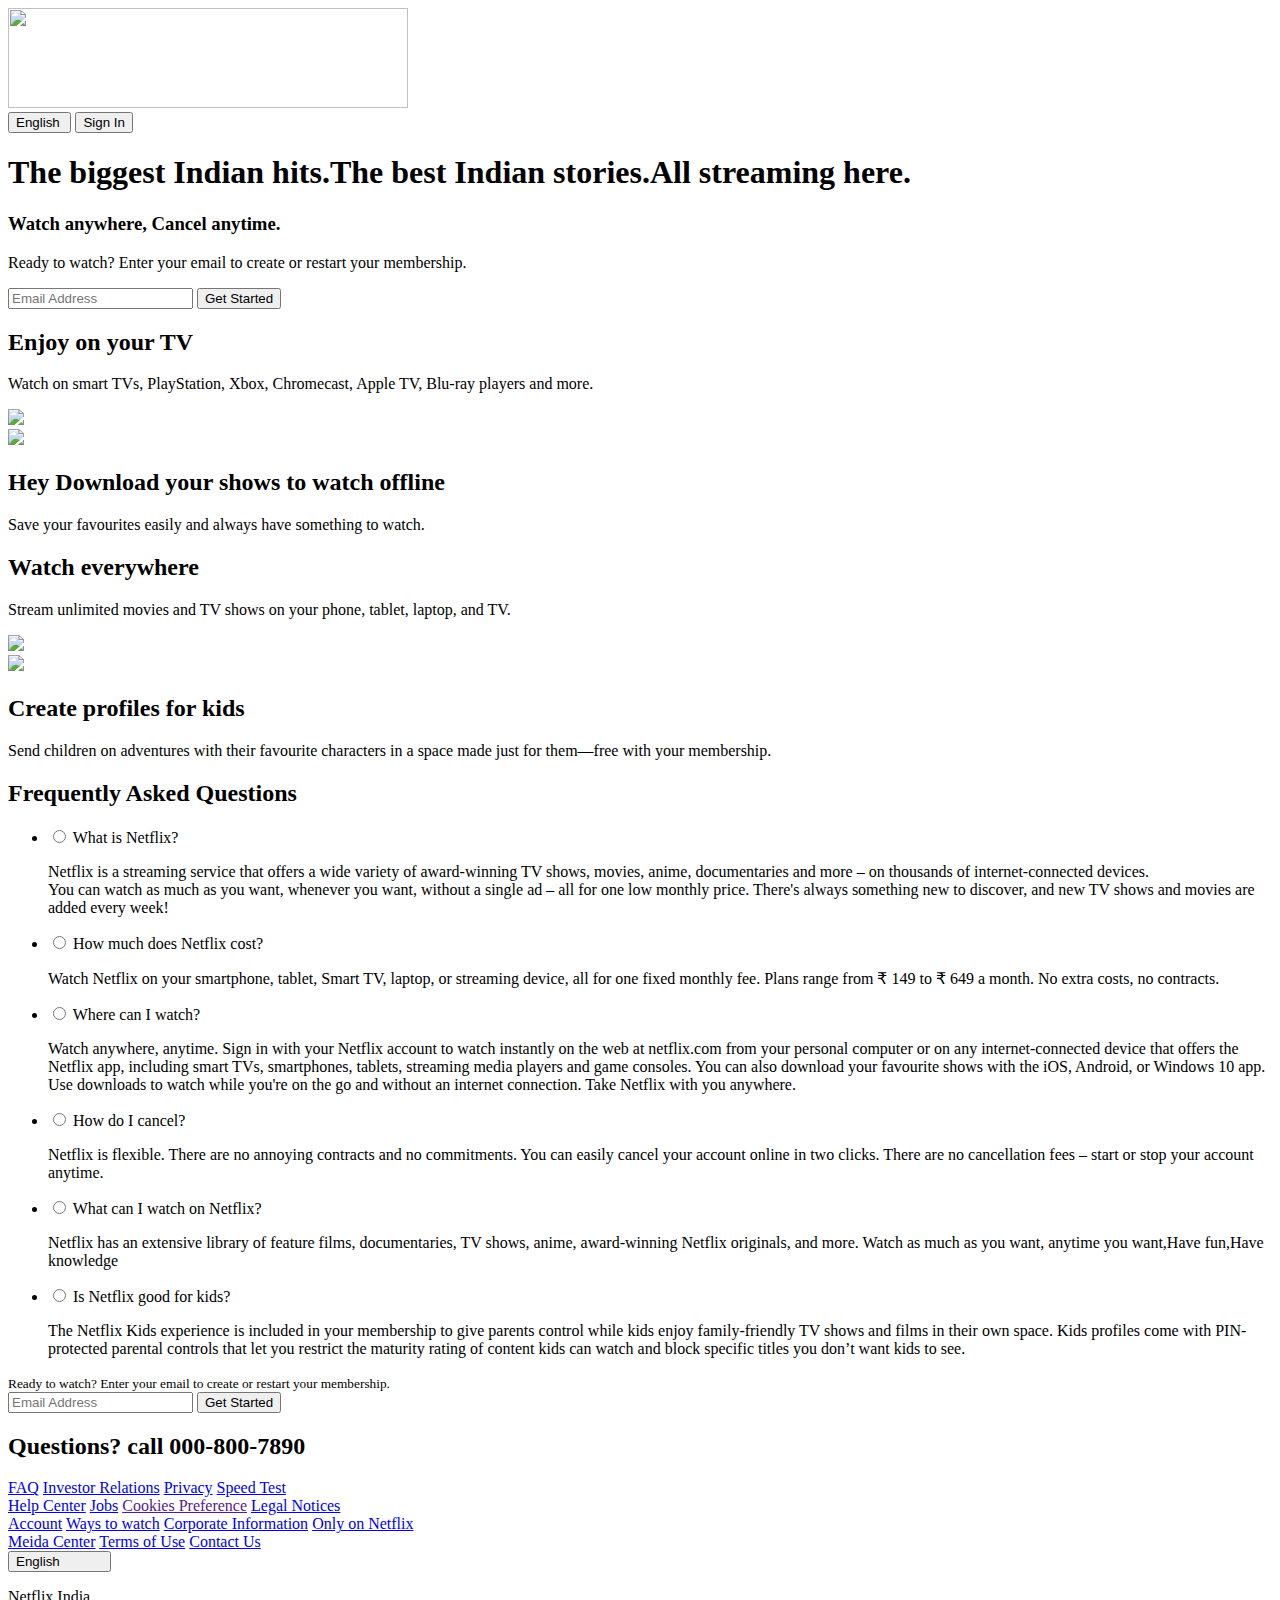
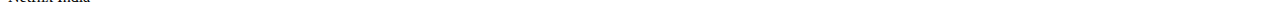
==== Netflix Clone/index.html @ 674dc1b8 "Add files via upload" ====
<!DOCTYPE html>
<html lang="en">

<head>
    <meta charset="UTF-8">
    <meta name="viewport" content="width=device-width, initial-scale=1.0">
    <title>Netflix-Clone</title>
    <link rel="stylesheet" href="Netflix.css">
</head>




<body>
    <div class="header">
        <nav>
            <img src="https://variety.com/wp-content/uploads/2020/05/netflix-logo.png" width="400" height="100" class="logo">
            <div>
                <button class="language-btn">English <img src="images/down-icon.png" alt=""></button>
                <button>Sign In</button>
            </div>
        </nav>
        <div class="header-content"><h></h>
            <h1>The biggest Indian hits.The best Indian stories.All streaming here.</h1>
            <h3>Watch anywhere, Cancel anytime.</h3>
            <p>Ready to watch? Enter your email to create or restart your membership.</p>
            <form class="email-signup">
                <input type="email" placeholder="Email Address" required>
                <button type="submit">Get Started</button>
            </form>
        </div>
    </div>





    <div class="features">
        <div class="row">
            <div class="text-col">
                <h2>Enjoy on your TV</h2>
                <p>Watch on smart TVs, PlayStation, Xbox, Chromecast, Apple TV, Blu-ray players and more.</p>
            </div>
            <div class="img-col">
                <img src="https://assets.nflxext.com/ffe/siteui/acquisition/ourStory/fuji/desktop/device-pile.png">
            </div>
        </div>
        <div class="row">
            <div class="img-col">
                <img src="https://assets.nflxext.com/ffe/siteui/acquisition/ourStory/fuji/desktop/mobile-0819.jpg">
            </div>
            <div class="text-col">
                <h2>Hey Download your shows to watch offline</h2>
                <p>Save your favourites easily and always have something to watch.</p>
            </div>
            
        </div>
        <div class="row">
            <div class="text-col">
                <h2>Watch everywhere</h2>
                <p>Stream unlimited movies and TV shows on your phone, tablet, laptop, and TV.</p>
            </div>
            <div class="img-col">
                <img src="IN-en-20231218-popsignuptwoweeks-perspective_alpha_website_small">
            </div>
        </div>
        <div class="row">
            <div class="img-col">
                <img src="https://occ-0-4857-2186.1.nflxso.net/dnm/api/v6/19OhWN2dO19C9txTON9tvTFtefw/AAAABVr8nYuAg0xDpXDv0VI9HUoH7r2aGp4TKRCsKNQrMwxzTtr-NlwOHeS8bCI2oeZddmu3nMYr3j9MjYhHyjBASb1FaOGYZNYvPBCL.png?r=54d">
            </div>
            <div class="text-col">
                <h2>Create profiles for kids</h2>
                <p>Send children on adventures with their favourite characters in a space made just for them—free with your membership.</p>
            </div>
           
    </div>
</div>



<div class="faq">
    <h2>Frequently Asked Questions</h2>
    <ul class="accordion">
        <li>
            <input type="radio" name="accordion" id="first">
            <label for="first">What is Netflix?</label>
            <div class="content">
                <p>Netflix is a streaming service that offers a wide variety of award-winning TV shows, movies, anime, documentaries and more – on thousands of internet-connected devices.<br>
                You can watch as much as you want, whenever you want, without a single ad – all for one low monthly price. There's always something new to discover, and new TV shows and movies are added every week!</p>
            </div>
        </li>
        <li>
            <input type="radio" name="accordion" id="second">
            <label for="second">How much does Netflix cost?</label>
            <div class="content">
                <p>Watch Netflix on your smartphone, tablet, Smart TV, laptop, or streaming device, all for one fixed monthly fee. Plans range from ₹ 149 to ₹ 649 a month. No extra costs, no contracts.</p>
            </div>
        </li>
        <li>
            <input type="radio" name="accordion" id="third">
            <label for="third">Where can I watch?</label>
            <div class="content">
                <p>Watch anywhere, anytime. Sign in with your Netflix account to watch instantly on the web at netflix.com from your personal computer or on any internet-connected device that offers the Netflix app, including smart TVs, smartphones, tablets, streaming media players and game consoles.
                You can also download your favourite shows with the iOS, Android, or Windows 10 app. Use downloads to watch while you're on the go and without an internet connection. Take Netflix with you anywhere.</p>
            </div>
        </li>
        <li>
            <input type="radio" name="accordion" id="forth">
            <label for="forth">How do I cancel?</label>
            <div class="content">
                <p>Netflix is flexible. There are no annoying contracts and no commitments. You can easily cancel your account online in two clicks. There are no cancellation fees – start or stop your account anytime.</p>
            </div>
        </li>
        <li>
            <input type="radio" name="accordion" id="fifth">
            <label for="fifth">What can I watch on Netflix?</label>
            <div class="content">
                <p>Netflix has an extensive library of feature films, documentaries, TV shows, anime, award-winning Netflix originals, and more. Watch as much as you want, anytime you want,Have fun,Have knowledge</p>
            </div>
        </li>
        <li>
            <input type="radio" name="accordion" id="sixth">
            <label for="sixth">Is Netflix good for kids?</label>
            <div class="content">
                <p>The Netflix Kids experience is included in your membership to give parents control while kids enjoy family-friendly TV shows and films in their own space.
                Kids profiles come with PIN-protected parental controls that let you restrict the maturity rating of content kids can watch and block specific titles you don’t want kids to see.</p>
            </div>
        </li>
    </ul>




    <small>Ready to watch? Enter your email to create or restart your membership.</small>
    <form class="email-signup">
        <input type="email" placeholder="Email Address" required>
        <button type="submit">Get Started</button>
    </form>
</div>

<div class="footer">
    <h2>Questions? call 000-800-7890</h2>
    <div class="row">
        <div class="col">
            <a href="https://help.netflix.com/en/node/412">FAQ</a>
            <a href="https://ir.netflix.net/ir-overview/profile/default.aspx">Investor Relations</a>
            <a href="https://help.netflix.com/legal/privacy">Privacy</a>
            <a href="https://fast.com/">Speed Test</a>
        </div>
        <div class="col">
            <a href="https://help.netflix.com/en/">Help Center</a>
            <a href="https://jobs.netflix.com/">Jobs</a>
            <a href="">Cookies Preference</a>
            <a href="https://help.netflix.com/legal/notices">Legal Notices</a>
        </div>
        <div class="col">
            <a href="https://www.netflix.com/in/login?nextpage=https%3A%2F%2Fwww.netflix.com%2Fyouraccount">Account</a>
            <a href="https://devices.netflix.com/en/">Ways to watch</a>
            <a href="https://help.netflix.com/legal/corpinfo">Corporate Information</a>
            <a href="https://www.netflix.com/in/browse/genre/839338">Only on Netflix</a>
        </div>
        <div class="col">
            <a href="https://media.netflix.com/en/">Meida Center</a>
            <a href="https://help.netflix.com/legal/termsofuse">Terms of Use</a>
            <a href="https://help.netflix.com/en/contactus">Contact Us</a>
        </div>
    </div>
    <button class="language-btn">English <img src="https://th.bing.com/th/id/OIP.25qyP6enYm2x1oQUKvcwhwHaHa?w=176&h=180&c=7&r=0&o=5&dpr=1.3&pid=1.7" width="40" height="10"></button>
    <p class="Copyright-txt">Netflix India</p>
</div>

<script src="Netflix.js"></script>
</body>
</html>
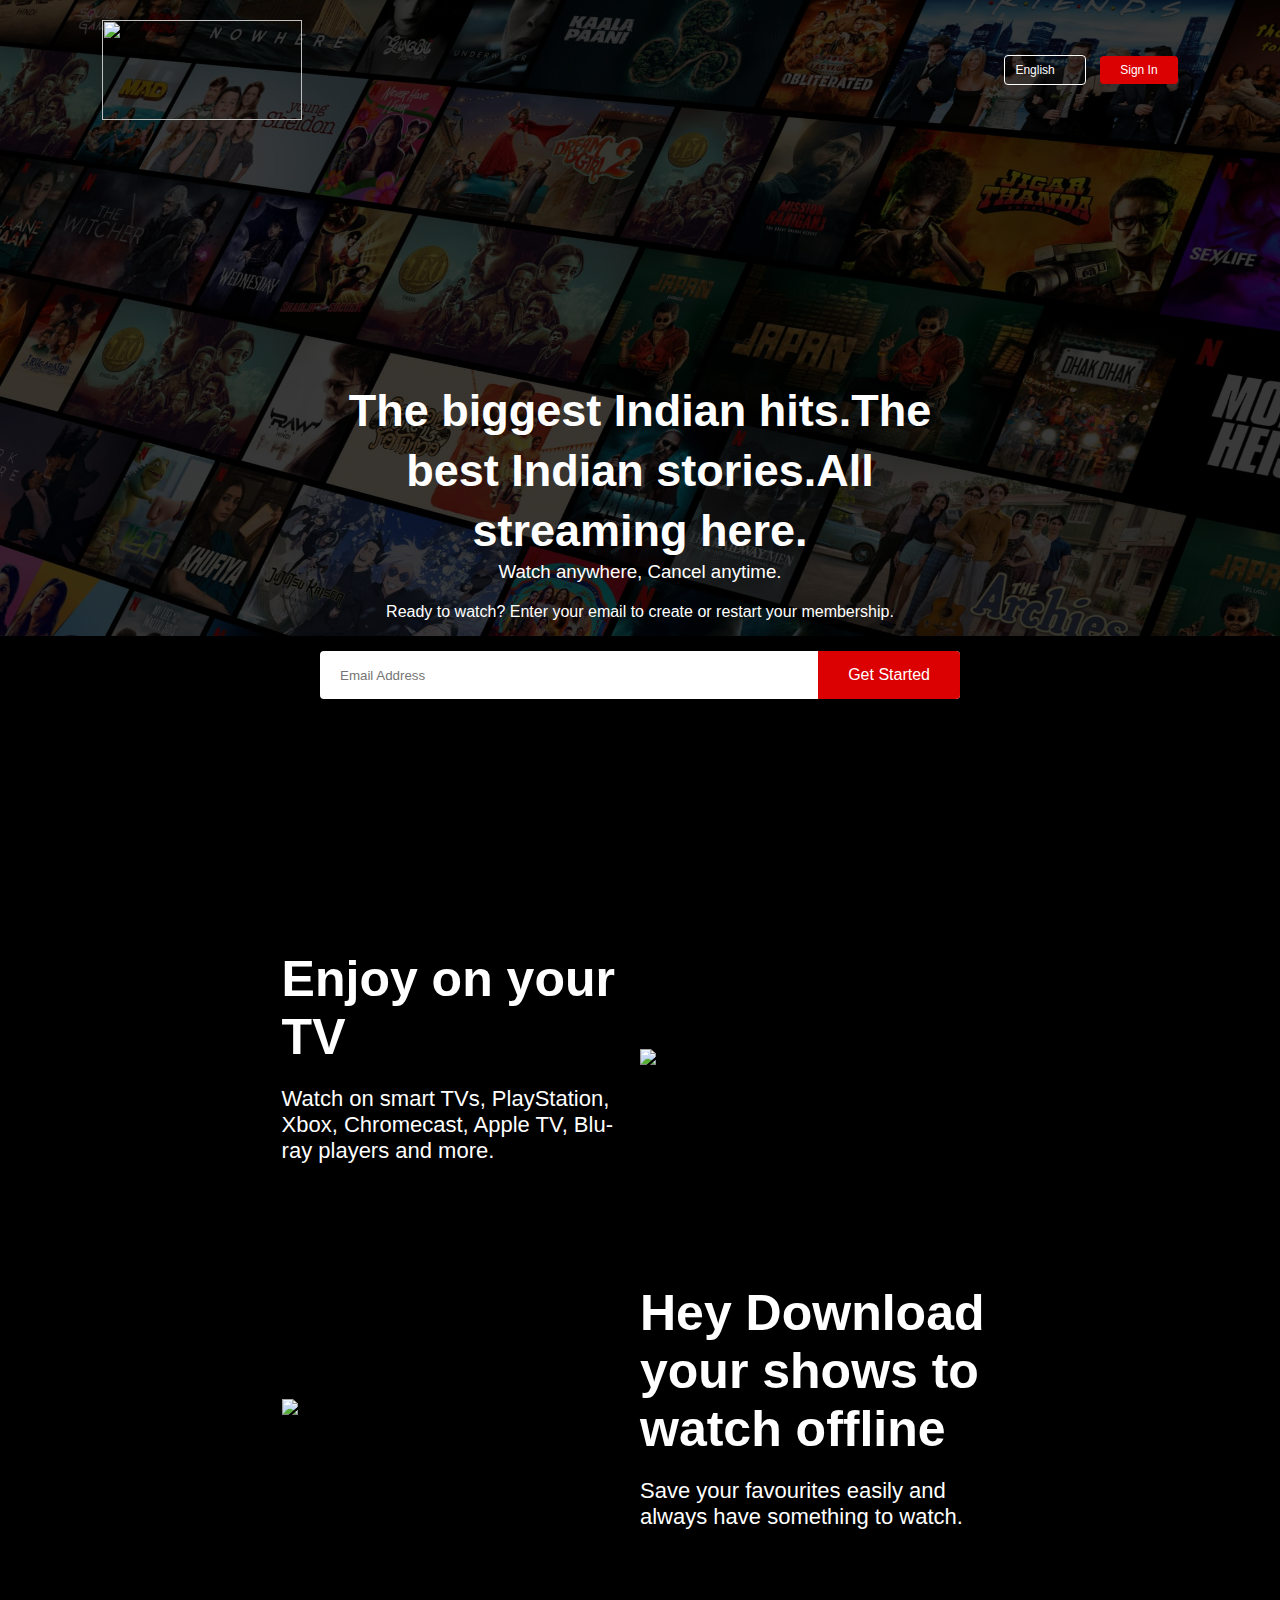
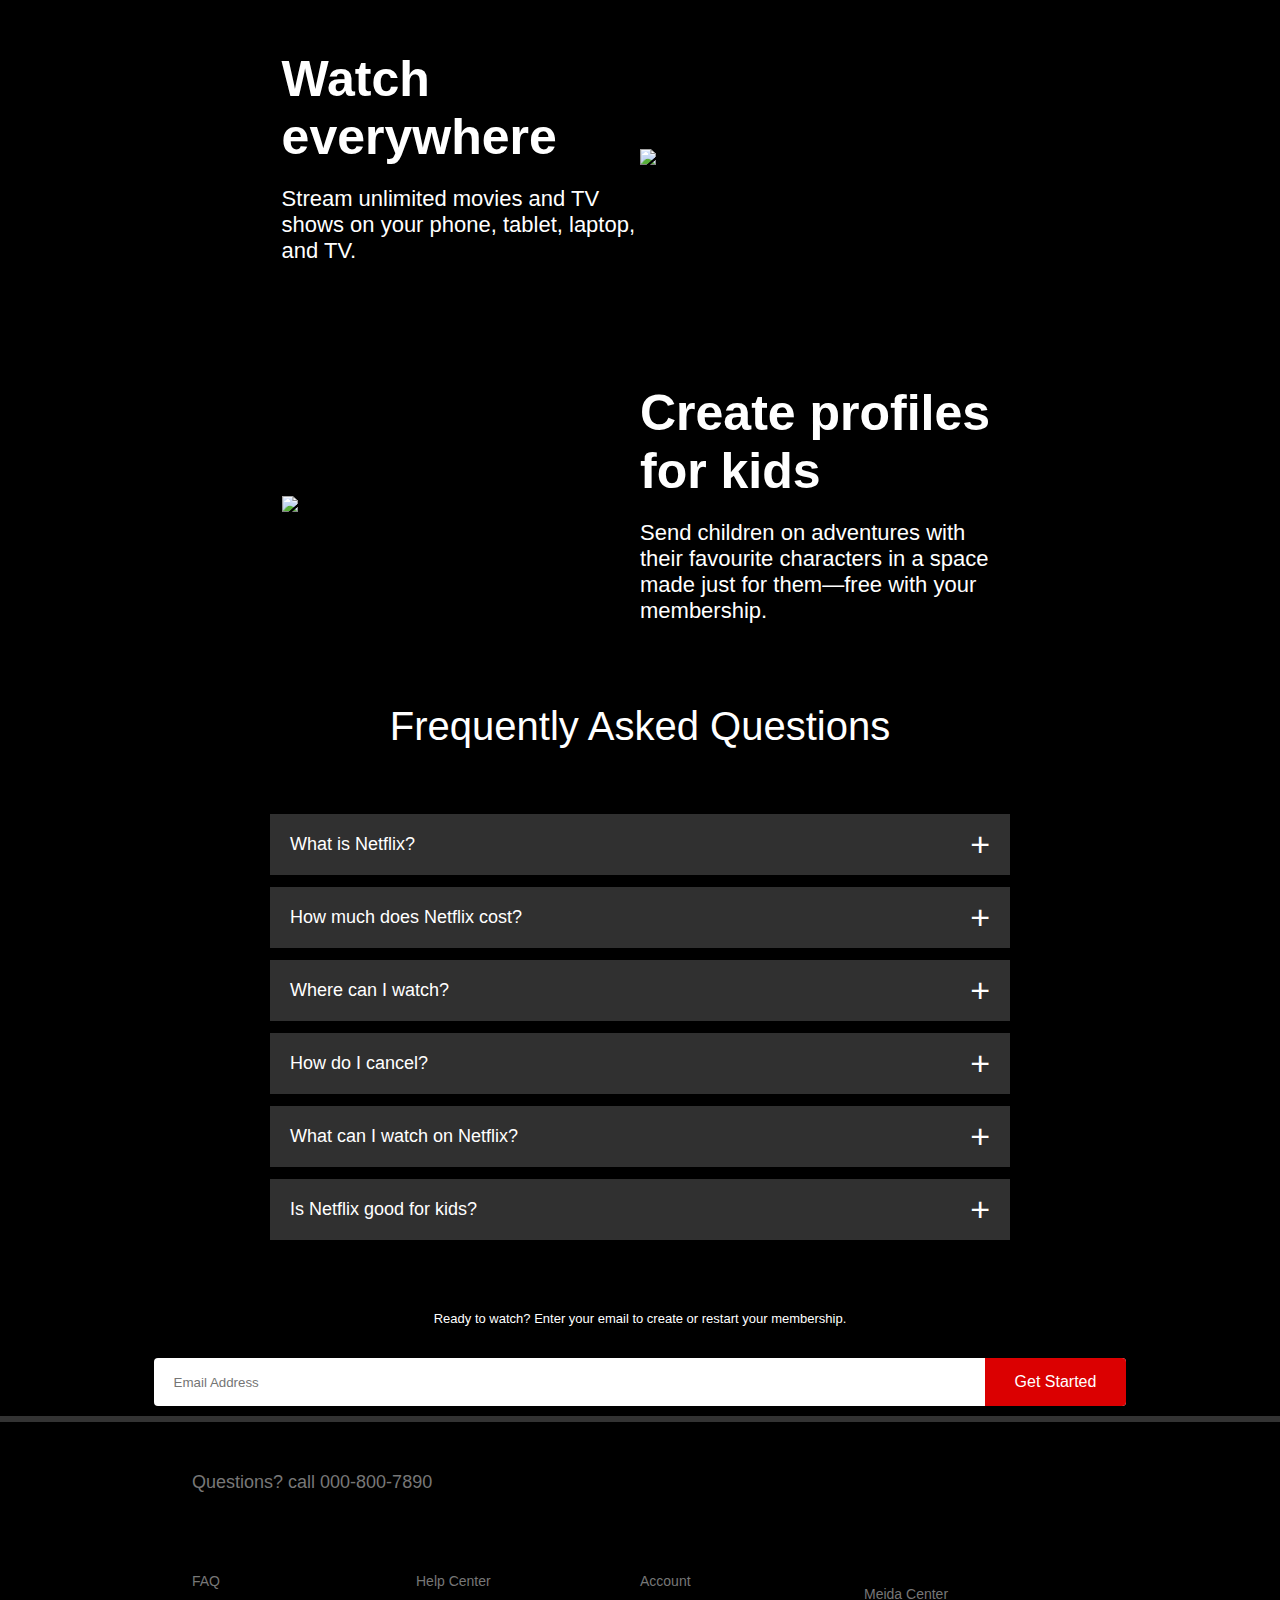
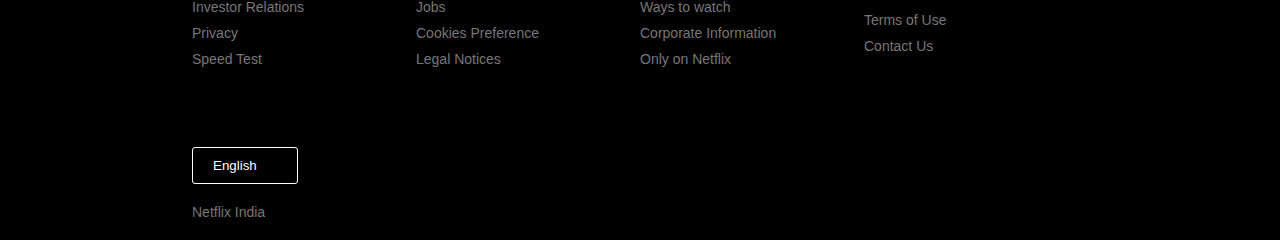
==== commit 89b88970: "Update index.html" ====
--- a/Netflix Clone/index.html
+++ b/Netflix Clone/index.html
@@ -5,7 +5,7 @@
     <meta charset="UTF-8">
     <meta name="viewport" content="width=device-width, initial-scale=1.0">
     <title>Netflix-Clone</title>
-    <link rel="stylesheet" href="Netflix.css">
+    <link rel="stylesheet" href="style.css">
 </head>
 
 
@@ -171,4 +171,4 @@
 
 <script src="Netflix.js"></script>
 </body>
-</html>+</html>
--- a/Netflix Clone/style.css
+++ b/Netflix Clone/style.css
@@ -0,0 +1,323 @@
+* {
+    margin: 0;
+    padding: 0;
+    font-family: 'poppins', sans-serif;
+    box-sizing: border-box;
+}
+
+body {
+    background: #000;
+    background-image:url("netfix.jpg");
+    background-size: 100% 18.5%;
+    background-repeat:no-repeat ;
+    color: #fff;
+}
+
+
+.header {
+    width: 100%;
+    height: 100vh;
+    background-image: linear-gradient(rgba(0, 0, 0, 0.7), rgba(0, 0, 0, 0.7)), url(images/header-image.png);
+    background-size: cover;
+    background-position: center;
+    padding: 10px 8%;
+    position: relative;
+}
+
+nav{
+    display: flex;
+    align-items: center;
+    justify-content: space-between;
+    padding: 10px 0;
+}
+.logo{
+    width: 200px;
+    cursor: pointer;
+}
+
+nav button{
+    border: 0;
+    outline: 0;
+    background: #db0001;
+    color: #fff;
+    padding: 7px 20px;
+    font-size: 12px;
+    border-radius: 4px;
+    margin-left: 10px;
+    cursor: pointer;
+}
+
+.language-btn{
+    display: inline-flex;
+    align-items: center;
+    background: transparent;
+    border: 1px solid #fff;
+    padding: 7px 10px;
+}
+
+.language-btn img{
+    width: 10px;
+    margin-left: 10px;
+
+}
+
+.header-content{
+    position: absolute;
+    top: 50%;
+    left: 50%;
+    transform: translate(-50%,-50%);
+    text-align: center;
+    margin-top: 90px;
+}
+
+.header-content h1{
+    font-size: 45px;
+    line-height: 60px;
+    font-weight: 700;
+    max-width: 800px;
+}
+
+.header-content h3{
+    font-weight: 400;
+    margin-bottom: 20px;
+}
+
+.email-signup{
+    background: #fff;
+    border-radius: 4px;
+    display: flex;
+    align-items: center;
+    margin-top: 30px;
+    overflow: hidden;
+}
+
+.email-signup input{
+    flex: 1;
+    border: 0;
+    outline: 0;
+    margin-left: 20px;
+}
+.email-signup button{
+    background: #db0001;
+    border: 0;
+    outline: 0;
+    color: #fff;
+    font-size: 16px;
+    cursor: pointer;
+    padding: 15px 30px;
+}
+
+/*----------------features-------------*/
+
+.features{
+    padding: 0px 22%;
+    font-size: 22px;
+}
+
+.row{
+    display: flex;
+    width: 100%;
+    align-items: center;
+    flex-wrap: wrap;
+    padding: 50px 0;
+}
+
+.text-col{
+    flex-basis: 50%;
+    margin-bottom: 20px;
+}
+
+.img-col{
+    flex-basis: 50%;
+    margin-bottom: 20px;
+}
+
+.img-col img{
+    display: block;
+    width: 100%;
+    margin: auto;
+}
+
+.features h2{
+    font-size: 50px;
+    font-weight: 600;
+    margin-bottom: 20px;
+}
+
+
+/*---------------------------FAQ Section----------------*/
+
+
+.faq{
+    padding: 10px 12%;
+    text-align: center;
+    font-size: 18px;
+}
+
+.faq h2{
+    font-weight: 500;
+    font-size: 40px;
+}
+
+.accordion{
+    margin: 60px auto;
+    width: 100%;
+    max-width: 750px;
+}
+
+.accordion li{
+    list-style: none;
+    width: 100%;
+    padding: 5px;
+}
+
+.accordion li label{
+    display: flex;
+    align-items: center;
+    padding: 20px;
+    font-size: 18px;
+    background: #303030;
+    margin-bottom: 2px;
+    cursor: pointer;
+    position: relative;
+}
+
+label::after{
+    content: '+';
+    font-size: 34px;
+    position: absolute;
+    right: 20px;
+    transition: transform 0.2s;
+}
+
+input[type="radio"]{
+    display: none;
+}
+
+.accordion .content{
+    background: #303030;
+    text-align: left;
+    padding: 0 20px;
+    max-height: 0;
+    overflow: hidden;
+    transition: max-height 0.2s, padding 0.2s;
+}
+
+.accordion input[type="radio"]:checked + label + .content{
+    max-height: 600px;
+    padding: 30px 20px;
+}
+
+.accordion input[type="radio"]:checked + label::after{
+    transform: rotate(135deg);
+}
+
+.faq.email-signup{
+    max-width: 600px;
+    margin: 20px auto 60px;
+}
+.faq small{
+    font-size: 13px;
+}
+
+
+/*----------------------------footer----------------*/
+
+
+.footer{
+    padding: 50px 15% 10px;
+    border-top: 6px solid #333;
+    color: #777;
+}
+
+.footer h2{
+    font-size: 18px;
+    font-weight: 400;
+    margin-bottom: 30px;
+}
+
+.footer .col{
+    flex-basis: 25%;
+    flex-grow: 1;
+    margin-bottom: 20px;
+}
+
+.footer .col a{
+    display: block;
+    text-decoration: none;
+    color: #777;
+    font-size: 14px;
+    margin-bottom: 10px;
+}
+
+.footer.row{
+    align-items: flex-start;
+    padding: 10px 0;
+}
+
+.footer .language-btn{
+    color: #fff;
+    padding: 10px 20px;
+    border-radius: 3px;
+}
+
+.Copyright-txt{
+    font-size: 14px;
+    margin-top: 20px;
+    margin-bottom: 10px;
+}
+
+
+/*---------------------------------media-queries-for-small-screen---------------------------*/
+
+@media only screen and (max-width:600px){
+    .logo{
+        width: 100px;
+    }
+    nav button{
+        padding: 5px 10px;
+    }
+    nav .language-btn{
+        padding: 4px 8px;
+    }
+    .header-content{
+        position: unset;
+        transform: none;
+        padding-top: 150px;
+    }
+    .header-content h1{
+        font-size: 30px;
+    }
+    .email-signup button{
+        font-size:12px;
+        padding: 10px 15px;
+    }
+    .text-col, .img-col{
+        flex-basis: 100%;
+    }
+    .features h2{
+        font-size: 30px;
+    }
+    .features p{
+        font-size: 15px;
+    }
+    .row:nth-child(2),row:nth-child(4){
+        flex-direction: column-reverse;
+    }
+    .features .row{
+        padding: 10px 0;
+    }
+    .faq h2{
+        font-size: 20px;
+    }
+    .accordion .content{
+        font-size: 14px;
+    }
+    .accordion li label{
+        padding: 10px;
+        font-size: 14px;
+    }
+    label::after{
+        font-size: 22px;
+    }
+}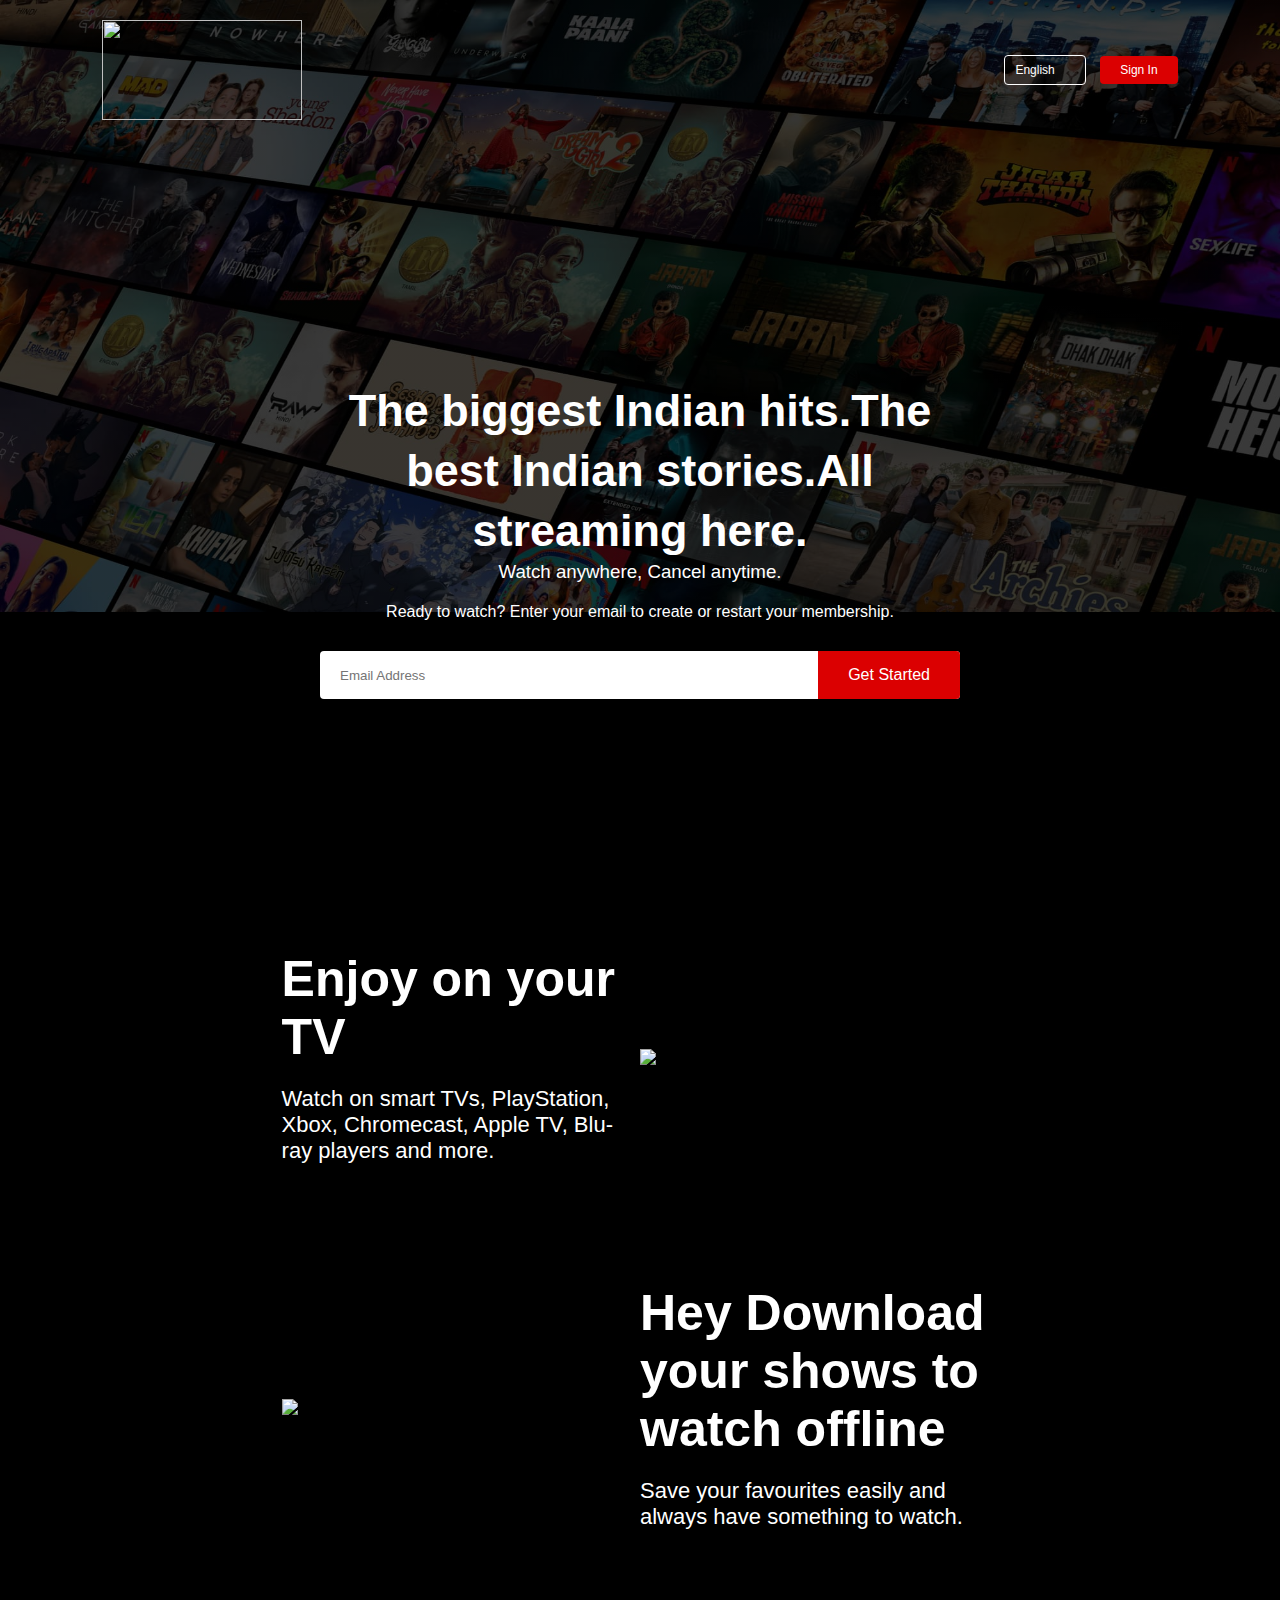
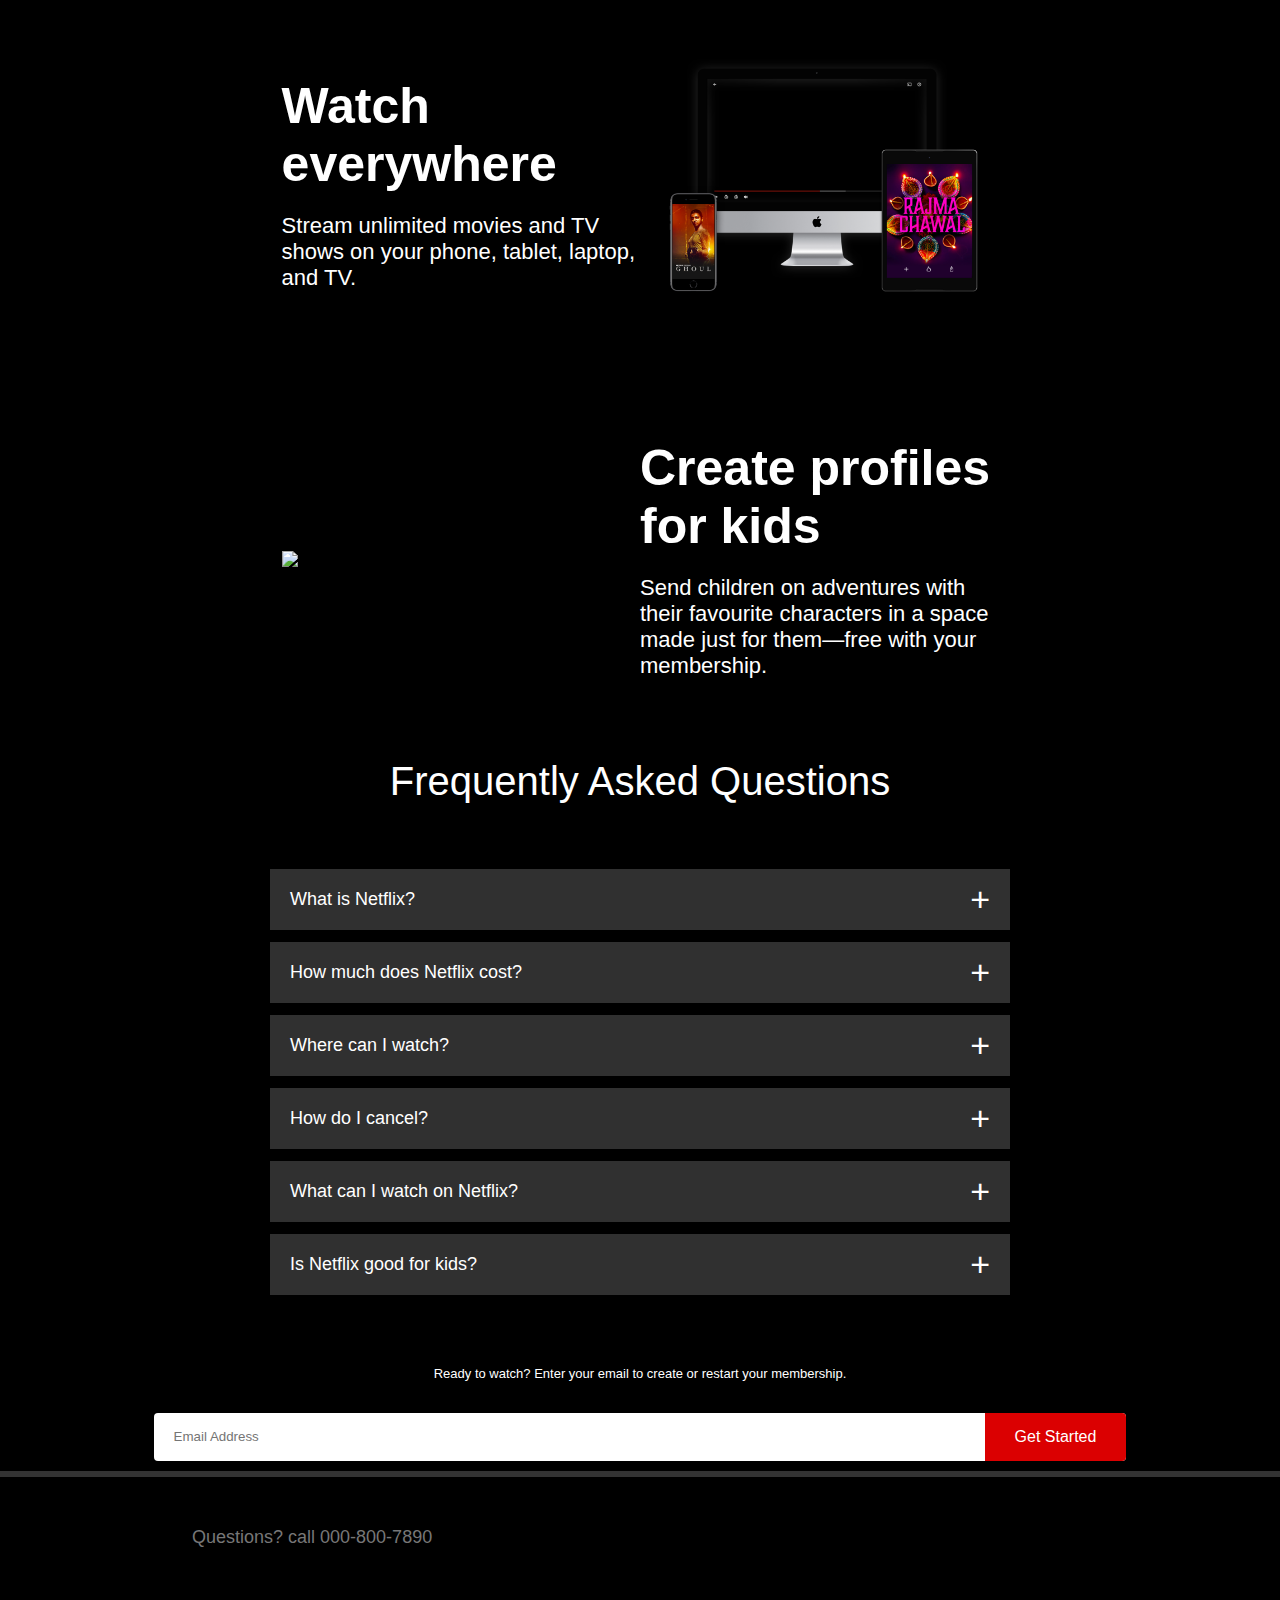
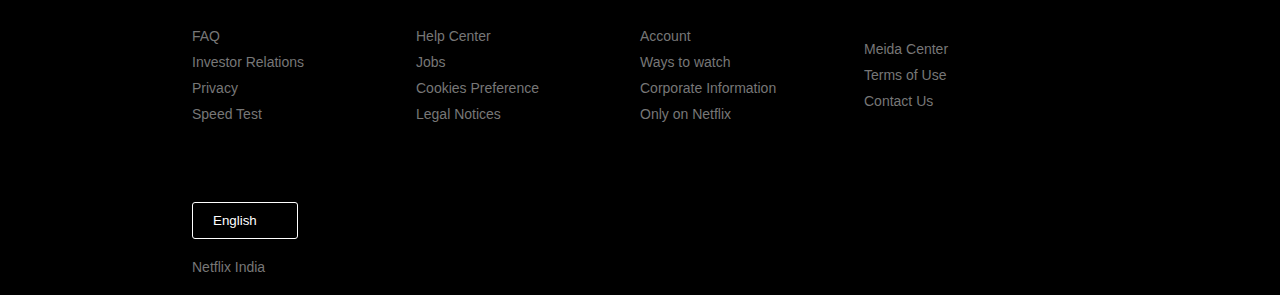
==== commit 7d9e6d26: "Add files via upload" ====
--- a/Netflix Clone/index.html
+++ b/Netflix Clone/index.html
@@ -61,7 +61,7 @@
                 <p>Stream unlimited movies and TV shows on your phone, tablet, laptop, and TV.</p>
             </div>
             <div class="img-col">
-                <img src="IN-en-20231218-popsignuptwoweeks-perspective_alpha_website_small">
+                <img src="netflix1.png">
             </div>
         </div>
         <div class="row">
@@ -169,6 +169,5 @@
     <p class="Copyright-txt">Netflix India</p>
 </div>
 
-<script src="Netflix.js"></script>
 </body>
-</html>
+</html>--- a/Netflix Clone/style.css
+++ b/Netflix Clone/style.css
@@ -8,7 +8,7 @@
 body {
     background: #000;
     background-image:url("netfix.jpg");
-    background-size: 100% 18.5%;
+    background-size: 100% 17.5%;
     background-repeat:no-repeat ;
     color: #fff;
 }
@@ -107,7 +107,6 @@
     padding: 15px 30px;
 }
 
-/*----------------features-------------*/
 
 .features{
     padding: 0px 22%;
@@ -143,9 +142,6 @@
     font-weight: 600;
     margin-bottom: 20px;
 }
-
-
-/*---------------------------FAQ Section----------------*/
 
 
 .faq{
@@ -221,9 +217,6 @@
 }
 
 
-/*----------------------------footer----------------*/
-
-
 .footer{
     padding: 50px 15% 10px;
     border-top: 6px solid #333;
@@ -268,8 +261,6 @@
 }
 
 
-/*---------------------------------media-queries-for-small-screen---------------------------*/
-
 @media only screen and (max-width:600px){
     .logo{
         width: 100px;
